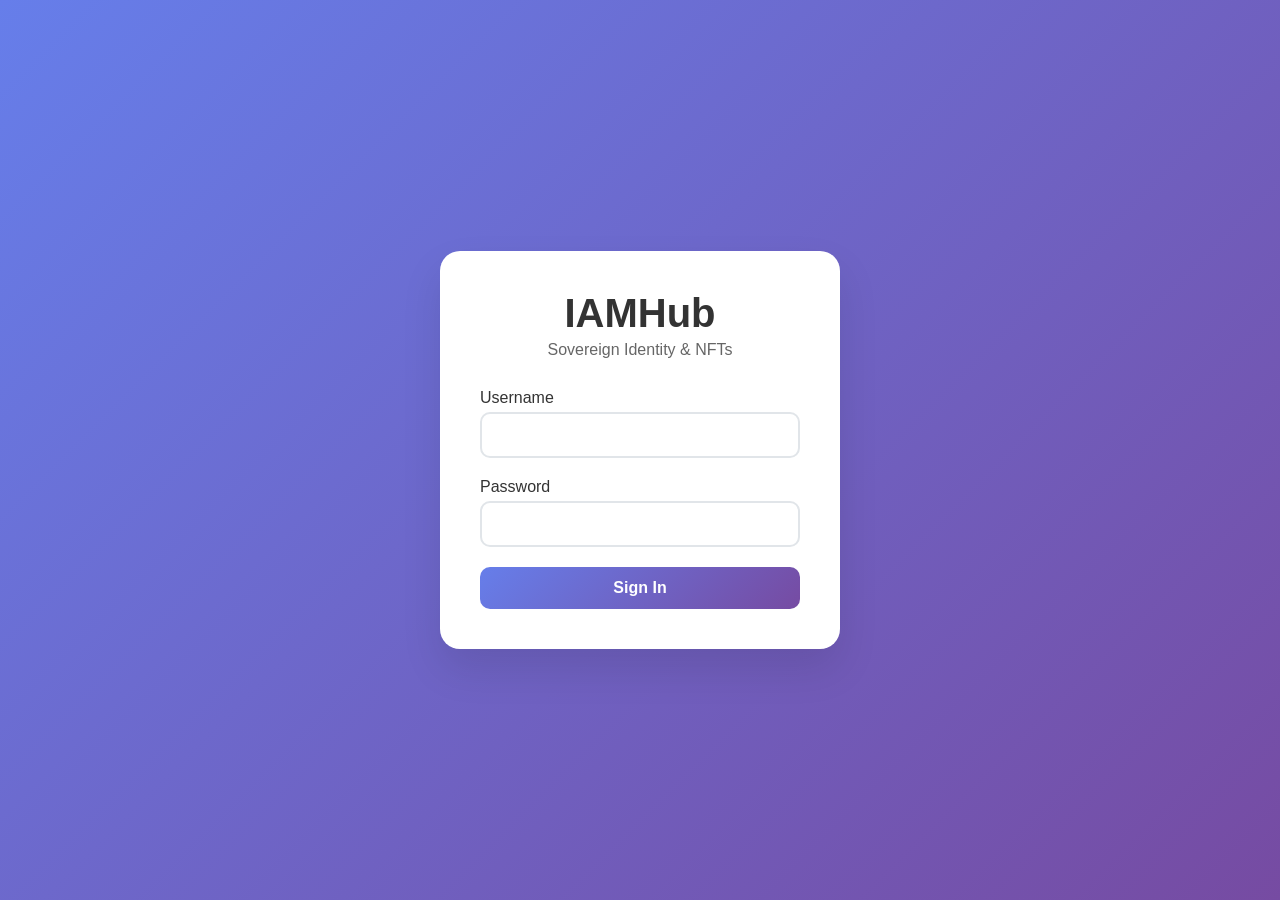
==== frontend/champion-profile.html @ 49922383 "Copilot Prompt: IAMHub JWT & NFT Backend" ====
<!DOCTYPE html>
<html lang="en">
<head>
    <meta charset="UTF-8">
    <meta name="viewport" content="width=device-width, initial-scale=1.0">
    <title>IAMHub - ChampionP Profile</title>
    <style>
        * {
            margin: 0;
            padding: 0;
            box-sizing: border-box;
        }
        
        body {
            font-family: 'Segoe UI', Tahoma, Geneva, Verdana, sans-serif;
            background: linear-gradient(135deg, #667eea 0%, #764ba2 100%);
            min-height: 100vh;
            color: #333;
        }
        
        .navbar {
            background: rgba(255,255,255,0.1);
            -webkit-backdrop-filter: blur(10px);
            backdrop-filter: blur(10px);
            padding: 15px 30px;
            display: flex;
            justify-content: space-between;
            align-items: center;
            color: white;
        }
        
        .logo h1 {
            font-size: 1.8em;
            font-weight: 700;
        }
        
        .nav-actions {
            display: flex;
            gap: 15px;
            align-items: center;
        }
        
        .container {
            max-width: 1400px;
            margin: 0 auto;
            padding: 20px;
        }
        
        .profile-header {
            background: white;
            border-radius: 20px;
            padding: 30px;
            margin-bottom: 30px;
            display: grid;
            grid-template-columns: auto 1fr auto;
            gap: 30px;
            align-items: center;
            box-shadow: 0 20px 40px rgba(0,0,0,0.1);
        }
        
        .avatar-section {
            text-align: center;
        }
        
        .avatar {
            width: 120px;
            height: 120px;
            border-radius: 50%;
            background: linear-gradient(135deg, #667eea 0%, #764ba2 100%);
            display: flex;
            align-items: center;
            justify-content: center;
            color: white;
            font-size: 3em;
            font-weight: bold;
            margin: 0 auto 15px;
        }
        
        .champion-badge {
            background: linear-gradient(135deg, #ffd700, #ffed4a);
            color: #333;
            padding: 5px 15px;
            border-radius: 15px;
            font-size: 0.8em;
            font-weight: 600;
            display: inline-block;
        }
        
        .profile-info h1 {
            font-size: 2.5em;
            margin-bottom: 10px;
        }
        
        .profile-stats {
            display: flex;
            gap: 20px;
            margin-top: 15px;
        }
        
        .stat {
            text-align: center;
        }
        
        .stat-number {
            font-size: 1.5em;
            font-weight: 700;
            color: #667eea;
        }
        
        .stat-label {
            font-size: 0.9em;
            color: #666;
        }
        
        .web3-section {
            text-align: center;
        }
        
        .web3-status {
            padding: 15px;
            border-radius: 10px;
            margin-bottom: 15px;
        }
        
        .web3-connected {
            background: #d4edda;
            color: #155724;
        }
        
        .web3-disconnected {
            background: #f8d7da;
            color: #721c24;
        }
        
        .metamask-btn {
            background: linear-gradient(135deg, #f6851b, #e2761b);
            color: white;
            border: none;
            padding: 12px 20px;
            border-radius: 10px;
            cursor: pointer;
            font-weight: 600;
            transition: transform 0.2s;
        }
        
        .metamask-btn:hover {
            transform: translateY(-2px);
        }
        
        .profile-grid {
            display: grid;
            grid-template-columns: 1fr 1fr;
            gap: 30px;
        }
        
        .profile-card {
            background: white;
            border-radius: 20px;
            padding: 30px;
            box-shadow: 0 20px 40px rgba(0,0,0,0.1);
        }
        
        .card-title {
            font-size: 1.5em;
            font-weight: 700;
            margin-bottom: 20px;
            color: #333;
            display: flex;
            align-items: center;
            gap: 10px;
        }
        
        .purpose-section {
            grid-column: 1 / -1;
        }
        
        .purpose-statement {
            font-size: 1.2em;
            line-height: 1.6;
            color: #555;
            font-style: italic;
            background: #f8f9fa;
            padding: 20px;
            border-radius: 10px;
            border-left: 4px solid #667eea;
        }

        .mt-15 {
            margin-top: 15px;
        }
        .mt-20 {
            margin-top: 20px;
        }
        .mb-15 {
            margin-bottom: 15px;
        }
        #personalityTraits {
            margin-top: 10px;
        }

        #purposeTags {
            margin-top: 10px;
        }
        
        .personality-badge {
            background: linear-gradient(135deg, #667eea, #764ba2);
            color: white;
            padding: 8px 15px;
            border-radius: 20px;
            font-size: 0.9em;
            font-weight: 600;
            display: inline-block;
            margin: 5px;
        }
        
        .skills-grid {
            display: grid;
            grid-template-columns: repeat(auto-fit, minmax(200px, 1fr));
            gap: 15px;
        }
        
        .skill-item {
            background: #f8f9fa;
            padding: 15px;
            border-radius: 10px;
        }
        
        .skill-name {
            font-weight: 600;
            margin-bottom: 8px;
        }
        
        .skill-bar {
            height: 8px;
            background: #e9ecef;
            border-radius: 4px;
            overflow: hidden;
        }
        
        .skill-progress {
            height: 100%;
            background: linear-gradient(135deg, #667eea, #764ba2);
            transition: width 0.3s ease;
        }
        
        .connections-grid {
            display: grid;
            grid-template-columns: repeat(auto-fit, minmax(250px, 1fr));
            gap: 20px;
        }
        
        .connection-card {
            background: #f8f9fa;
            border-radius: 15px;
            padding: 20px;
            text-align: center;
            transition: transform 0.2s;
        }
        
        .connection-card:hover {
            transform: translateY(-5px);
        }
        
        .connection-avatar {
            width: 60px;
            height: 60px;
            border-radius: 50%;
            background: linear-gradient(135deg, #667eea, #764ba2);
            display: flex;
            align-items: center;
            justify-content: center;
            color: white;
            font-weight: bold;
            margin: 0 auto 10px;
        }
        
        .btn {
            background: linear-gradient(135deg, #667eea 0%, #764ba2 100%);
            color: white;
            border: none;
            padding: 12px 20px;
            border-radius: 10px;
            cursor: pointer;
            font-weight: 600;
            text-decoration: none;
            display: inline-block;
            transition: transform 0.2s;
        }
        
        .btn:hover {
            transform: translateY(-2px);
            color: white;
        }
        
        .btn-secondary {
            background: #6c757d;
        }
        
        .btn-success {
            background: #28a745;
        }
        
        .form-group {
            margin-bottom: 20px;
        }
        
        .form-group label {
            display: block;
            margin-bottom: 5px;
            font-weight: 600;
        }
        
        .form-group input,
        .form-group textarea,
        .form-group select {
            width: 100%;
            padding: 12px;
            border: 2px solid #e1e5e9;
            border-radius: 8px;
            font-size: 16px;
        }
        
        .form-group input:focus,
        .form-group textarea:focus,
        .form-group select:focus {
            outline: none;
            border-color: #667eea;
        }
        
        .tags-input {
            display: flex;
            flex-wrap: wrap;
            gap: 8px;
            padding: 10px;
            border: 2px solid #e1e5e9;
            border-radius: 8px;
            min-height: 50px;
        }
        
        .tag {
            background: #667eea;
            color: white;
            padding: 5px 10px;
            border-radius: 15px;
            font-size: 0.9em;
            display: flex;
            align-items: center;
            gap: 5px;
        }
        
        .tag-remove {
            cursor: pointer;
            font-weight: bold;
        }
        
        .modal {
            display: none;
            position: fixed;
            top: 0;
            left: 0;
            width: 100%;
            height: 100%;
            background: rgba(0,0,0,0.5);
            z-index: 1000;
        }
        
        .modal-content {
            background: white;
            border-radius: 20px;
            padding: 30px;
            max-width: 600px;
            margin: 50px auto;
            max-height: 80vh;
            overflow-y: auto;
        }
        
        .close {
            float: right;
            font-size: 28px;
            font-weight: bold;
            cursor: pointer;
            color: #aaa;
        }
        
        .close:hover {
            color: #000;
        }
        
        .loading {
            text-align: center;
            padding: 50px;
        }
        
        .spinner {
            border: 3px solid #f3f3f3;
            border-top: 3px solid #667eea;
            border-radius: 50%;
            width: 40px;
            height: 40px;
            animation: spin 1s linear infinite;
            margin: 0 auto 20px;
        }
        
        @keyframes spin {
            0% { transform: rotate(0deg); }
            100% { transform: rotate(360deg); }
        }
        
        .hidden {
            display: none;
        }
        
        @media (max-width: 768px) {
            .profile-header {
                grid-template-columns: 1fr;
                text-align: center;
            }
            
            .profile-grid {
                grid-template-columns: 1fr;
            }
            
            .profile-stats {
                justify-content: center;
            }
        }
    </style>
</head>
<body>
    <nav class="navbar">
        <div class="logo">
            <h1>IAMHub</h1>
        </div>
        <div class="nav-actions">
            <span id="navUsername">Loading...</span>
            <a href="dashboard.html" class="btn">Dashboard</a>
            <a href="login.html" class="btn btn-secondary" onclick="logout()">Logout</a>
        </div>
    </nav>

    <div class="container">
        <div class="loading" id="loading">
            <div class="spinner"></div>
            <p>Loading your ChampionP profile...</p>
        </div>

        <div id="profileContent" class="hidden">
            <!-- Profile Header -->
            <div class="profile-header">
                <div class="avatar-section">
                    <div class="avatar" id="userAvatar">👤</div>
                    <div class="champion-badge" id="roleBadge">Seeker</div>
                </div>
                
                <div class="profile-info">
                    <h1 id="displayName">Champion Profile</h1>
                    <p id="purposePreview">Defining my purpose in the community...</p>
                    <div class="profile-stats">
                        <div class="stat">
                            <div class="stat-number" id="reputationScore">0</div>
                            <div class="stat-label">Reputation</div>
                        </div>
                        <div class="stat">
                            <div class="stat-number" id="communityRank">0</div>
                            <div class="stat-label">Rank</div>
                        </div>
                        <div class="stat">
                            <div class="stat-number" id="connectionScore">0</div>
                            <div class="stat-label">Connections</div>
                        </div>
                    </div>
                </div>
                
                <div class="web3-section">
                    <div class="web3-status" id="web3Status">
                        <strong>Web3 Status</strong><br>
                        <span id="web3StatusText">Checking...</span>
                    </div>
                    <button class="metamask-btn" id="metamaskBtn" onclick="connectMetamask()">
                        🦊 Connect Metamask
                    </button>
                </div>
            </div>

            <!-- Profile Grid -->
            <div class="profile-grid">
                        <div id="purposeTags">
                            <!-- Purpose tags will be populated here -->
                        </div>
                        <strong>Focus Areas:</strong>
                        <div id="purposeTags">
                            <!-- Purpose tags will be populated here -->
                        </div>
                    </div>
                        <div id="purposeTags">
                    <button class="btn mt-20" onclick="openEditModal('purpose')">
                        Edit Purpose
                    </button>
                    <button class="btn mt-20" onclick="openEditModal('purpose')">
                        Edit Purpose
                    </button>
                </div>

                <!-- Profile Details -->
                <div class="profile-card">
                    <h3 class="card-title">👤 Profile Details</h3>
                    <div class="form-group">
                        <strong>Bio:</strong>
                        <p id="userBio">Add your biography...</p>
                    </div>
                    <div class="form-group">
                        <strong>Location:</strong>
                        <p id="userLocation">Location not set</p>
                    </div>
                    <div class="form-group">
                        <strong>Website:</strong>
                        <p id="userWebsite">No website</p>
                    </div>
                    <button class="btn" onclick="openEditModal('profile')">Edit Profile</button>
                </div>

                <!-- Personality & Traits -->
                <div class="profile-card">
                    <h3 class="card-title">🧠 Personality & Traits</h3>
                    <div class="mb-15">
                        <strong>Primary Type:</strong>
                        <div class="personality-badge" id="primaryPersonality">Explorer</div>
                        <div id="personalityTraits">
                            <!-- Traits will be populated here -->
                        </div>
                        <div id="personalityTraits">
                            <!-- Traits will be populated here -->
                        </div>
                    </div>
                    <button class="btn mt-20" onclick="openEditModal('personality')">
                        Edit Personality
                    </button>
                </div>

                <!-- Skills & Proficiency -->
                <div class="profile-card">
                    <h3 class="card-title">🚀 Skills & Proficiency</h3>
                    <div class="skills-grid" id="skillsGrid">
                        <!-- Skills will be populated here -->
                    </div>
                    <button class="btn mt-20" onclick="openEditModal('skills')">
                        Manage Skills
                    </button>
                </div>

                    <div class="mb-15">
                        <strong>Availability:</strong>
                        <span class="personality-badge" id="availabilityStatus">Available</span>
                    </div>
                        <strong>Availability:</strong>
                        <span class="personality-badge" id="availabilityStatus">Available</span>
                    </div>
                    <div class="mb-15">
                        <strong>Interests:</strong>
                        <p id="userInterests">Add your interests...</p>
                    </div>
                    <button class="btn" onclick="loadCommunityChampions()">Discover Champions</button>
                </div>

                <!-- Web3 & Blockchain -->
                <div class="profile-card">
                    <h3 class="card-title">⛓️ Web3 & Blockchain</h3>
                    <div class="form-group">
                        <strong>Wallet Address:</strong>
                        <p id="walletAddress">Not connected</p>
                    </div>
                    <div class="form-group">
                        <strong>NFT Count:</strong>
                        <span id="nftCount">0</span>
                    </div>
                    <div class="form-group">
                        <strong>PeaceToken Balance:</strong>
                        <span id="tokenBalance">0</span>
                    </div>
                    <div class="form-group">
                        <strong>DAO Participation:</strong>
                        <span id="daoParticipation">❌ Not Active</span>
                    </div>
                </div>
            </div>
        </div>
    </div>

    <!-- Edit Modals -->
    <div id="editModal" class="modal">
        <div class="modal-content">
            <span class="close" onclick="closeEditModal()">&times;</span>
            <div id="modalContent">
                <!-- Modal content will be populated dynamically -->
            </div>
        </div>
    </div>

    <!-- Champions Modal -->
    <div id="championsModal" class="modal">
        <div class="modal-content">
            <span class="close" onclick="closeChampionsModal()">&times;</span>
            <h2>🏆 Community Champions</h2>
            <div id="championsContent">
                <div class="loading">
                    <div class="spinner"></div>
                    <p>Loading champions...</p>
                </div>
            </div>
        </div>
    </div>

    <script>
        const API_BASE = 'http://127.0.0.1:8000/api/auth';
        let currentUser = null;
        let web3 = null;
        let userAccount = null;

        // Initialize on page load
        window.addEventListener('load', async function() {
            await checkAuthentication();
            await detectMetamask();
        });

        async function checkAuthentication() {
            const token = localStorage.getItem('access_token');
            if (!token) {
                window.location.href = 'login.html';
                return;
            }

            try {
                const response = await fetch(`${API_BASE}/profile/`, {
                    headers: {
                        'Authorization': `Bearer ${token}`
                    }
                });

                if (response.ok) {
                    const result = await response.json();
                    currentUser = result.user;
                    populateProfile();
                } else {
                    localStorage.removeItem('access_token');
                    window.location.href = 'login.html';
                }
            } catch (error) {
                console.error('Authentication check failed:', error);
                window.location.href = 'login.html';
            }
        }

        function populateProfile() {
            document.getElementById('loading').classList.add('hidden');
            document.getElementById('profileContent').classList.remove('hidden');

            // Basic info
            document.getElementById('navUsername').textContent = currentUser.username;
            document.getElementById('displayName').textContent = currentUser.username;
            document.getElementById('roleBadge').textContent = currentUser.role.charAt(0).toUpperCase() + currentUser.role.slice(1);
            
            // Avatar (first letter of username)
            document.getElementById('userAvatar').textContent = currentUser.username.charAt(0).toUpperCase();
            
            // Stats
            document.getElementById('reputationScore').textContent = currentUser.reputation_score || 0;
            document.getElementById('communityRank').textContent = currentUser.community_rank || 0;
            document.getElementById('connectionScore').textContent = currentUser.connection_score || 0;
            
            // Purpose
            document.getElementById('purposeStatement').textContent = currentUser.purpose_statement || 'Define your purpose and mission in the community...';
            document.getElementById('purposePreview').textContent = currentUser.purpose_statement || 'Defining my purpose...';
            populateTags('purposeTags', currentUser.purpose_tags);
            
            // Profile details
            document.getElementById('userBio').textContent = currentUser.bio || 'Add your biography...';
            document.getElementById('userLocation').textContent = currentUser.location || 'Location not set';
            document.getElementById('userWebsite').textContent = currentUser.website || 'No website';
            
            // Personality
            document.getElementById('primaryPersonality').textContent = 
                currentUser.primary_personality ? 
                currentUser.primary_personality.charAt(0).toUpperCase() + currentUser.primary_personality.slice(1) : 
                'Not set';
            populateTags('personalityTraits', currentUser.personality_traits);
            
            // Skills
            populateSkills(currentUser.skills || {});
            
            // Connections
            document.getElementById('availabilityStatus').textContent = 
                currentUser.availability_status ? 
                currentUser.availability_status.charAt(0).toUpperCase() + currentUser.availability_status.slice(1) : 
                'Available';
            document.getElementById('userInterests').textContent = currentUser.interests || 'Add your interests...';
            
            // Web3
            document.getElementById('walletAddress').textContent = currentUser.wallet_address || 'Not connected';
            document.getElementById('nftCount').textContent = currentUser.nft_count || 0;
            document.getElementById('tokenBalance').textContent = currentUser.token_balance || 0;
            document.getElementById('daoParticipation').textContent = 
                currentUser.dao_participation ? '✅ Active' : '❌ Not Active';
                
            updateWeb3Status();
        }

        function populateTags(containerId, tagsString) {
            const container = document.getElementById(containerId);
            container.innerHTML = '';
            
            if (tagsString) {
                const tags = tagsString.split(',').map(tag => tag.trim()).filter(tag => tag);
                tags.forEach(tag => {
                    const tagElement = document.createElement('span');
                    tagElement.className = 'personality-badge';
                    tagElement.textContent = tag;
                    container.appendChild(tagElement);
                });
            }
        }

        function populateSkills(skills) {
            const container = document.getElementById('skillsGrid');
            container.innerHTML = '';
            
            if (Object.keys(skills).length === 0) {
                container.innerHTML = '<p>No skills added yet. Click "Manage Skills" to add some!</p>';
                return;
            }
            
            Object.entries(skills).forEach(([skill, rating]) => {
                const skillElement = document.createElement('div');
                skillElement.className = 'skill-item';
                skillElement.innerHTML = `
                    <div class="skill-name">${skill}</div>
                    <div class="skill-bar">
                        <div class="skill-progress" style="width: ${rating}%"></div>
                    </div>
                    <div style="text-align: right; margin-top: 5px; font-size: 0.9em;">${rating}%</div>
                `;
                container.appendChild(skillElement);
            });
        }

        // Metamask Integration
        async function detectMetamask() {
            if (typeof window.ethereum !== 'undefined') {
                web3 = window.ethereum;
                document.getElementById('metamaskBtn').textContent = '🦊 Connect Metamask';
                
                // Check if already connected
                try {
                    const accounts = await web3.request({ method: 'eth_accounts' });
                    if (accounts.length > 0) {
                        userAccount = accounts[0];
                        updateWeb3Status(true);
                    }
                } catch (error) {
                    console.error('Error checking Metamask connection:', error);
                }
            } else {
                document.getElementById('metamaskBtn').textContent = '🦊 Install Metamask';
                document.getElementById('metamaskBtn').onclick = () => {
                    window.open('https://metamask.io/download.html', '_blank');
                };
            }
        }

        async function connectMetamask() {
            if (!web3) {
                alert('Metamask not detected. Please install Metamask first.');
                return;
            }

            try {
                // Request account access
                const accounts = await web3.request({ method: 'eth_requestAccounts' });
                userAccount = accounts[0];
                
                // Create signature message
                const message = `Connect wallet to IAMHub\nUser: ${currentUser.username}\nTimestamp: ${Date.now()}`;
                
                // Request signature
                const signature = await web3.request({
                    method: 'personal_sign',
                    params: [message, userAccount]
                });
                
                // Send to backend
                await connectWeb3Wallet(userAccount, signature, message);
                
            } catch (error) {
                console.error('Metamask connection failed:', error);
                alert('Failed to connect Metamask. Please try again.');
            }
        }

        async function connectWeb3Wallet(walletAddress, signature, message) {
            const token = localStorage.getItem('access_token');
            
            try {
                const response = await fetch(`${API_BASE}/web3-connect/`, {
                    method: 'POST',
                    headers: {
                        'Content-Type': 'application/json',
                        'Authorization': `Bearer ${token}`
                    },
                    body: JSON.stringify({
                        wallet_address: walletAddress,
                        signature: signature,
                        message: message
                    })
                });
                
                const result = await response.json();
                
                if (response.ok) {
                    currentUser.wallet_address = result.wallet_address;
                    currentUser.dao_participation = result.dao_participation;
                    currentUser.reputation_score = result.reputation_score;
                    
                    updateWeb3Status(true);
                    populateProfile();
                    alert('🚀 Web3 wallet connected successfully! Reputation bonus awarded!');
                } else {
                    alert(result.error || 'Failed to connect wallet');
                }
            } catch (error) {
                console.error('Web3 connection error:', error);
                alert('Network error. Please try again.');
            }
        }

        function updateWeb3Status(connected = false) {
            const statusElement = document.getElementById('web3Status');
            const statusText = document.getElementById('web3StatusText');
            const metamaskBtn = document.getElementById('metamaskBtn');
            
            if (connected || currentUser.wallet_address) {
                statusElement.className = 'web3-status web3-connected';
                statusText.textContent = '✅ Connected';
                metamaskBtn.textContent = '🦊 Connected';
                metamaskBtn.disabled = true;
                metamaskBtn.style.opacity = '0.6';
            } else {
                statusElement.className = 'web3-status web3-disconnected';
                statusText.textContent = '❌ Not Connected';
            }
        }

        // Modal functions
        function openEditModal(section) {
            const modal = document.getElementById('editModal');
            const content = document.getElementById('modalContent');
            
            // Create form based on section
            let formHTML = '';
            
            switch(section) {
                case 'purpose':
                    formHTML = `
                        <h2>🎯 Edit Purpose & Mission</h2>
                        <form onsubmit="updateProfile(event, 'purpose')">
                            <div class="form-group">
                                <label>Purpose Statement</label>
                                <textarea name="purpose_statement" rows="4" placeholder="What drives you in this community?">${currentUser.purpose_statement || ''}</textarea>
                            </div>
                            <div class="form-group">
                                <label>Focus Areas (comma-separated)</label>
                                <input type="text" name="purpose_tags" placeholder="peace, innovation, art" value="${currentUser.purpose_tags || ''}">
                            </div>
                            <button type="submit" class="btn">Update Purpose</button>
                        </form>
                    `;
                    break;
                case 'profile':
                    formHTML = `
                        <h2>👤 Edit Profile Details</h2>
                        <form onsubmit="updateProfile(event, 'profile')">
                            <div class="form-group">
                                <label>Bio</label>
                                <textarea name="bio" rows="4" placeholder="Tell us about yourself...">${currentUser.bio || ''}</textarea>
                            </div>
                            <div class="form-group">
                                <label>Location</label>
                                <input type="text" name="location" placeholder="City, Country" value="${currentUser.location || ''}">
                            </div>
                            <div class="form-group">
                                <label>Website</label>
                                <input type="url" name="website" placeholder="https://yoursite.com" value="${currentUser.website || ''}">
                            </div>
                            <div class="form-group">
                                <label>Avatar URL</label>
                                <input type="url" name="avatar_url" placeholder="https://image-url.com" value="${currentUser.avatar_url || ''}">
                            </div>
                            <button type="submit" class="btn">Update Profile</button>
                        </form>
                    `;
                    break;
                case 'personality':
                    formHTML = `
                        <h2>🧠 Edit Personality & Traits</h2>
                        <form onsubmit="updateProfile(event, 'personality')">
                            <div class="form-group">
                                <label>Primary Personality</label>
                                <select name="primary_personality">
                                    <option value="">Select...</option>
                                    <option value="innovator" ${currentUser.primary_personality === 'innovator' ? 'selected' : ''}>Innovator</option>
                                    <option value="collaborator" ${currentUser.primary_personality === 'collaborator' ? 'selected' : ''}>Collaborator</option>
                                    <option value="mentor" ${currentUser.primary_personality === 'mentor' ? 'selected' : ''}>Mentor</option>
                                    <option value="explorer" ${currentUser.primary_personality === 'explorer' ? 'selected' : ''}>Explorer</option>
                                    <option value="peacemaker" ${currentUser.primary_personality === 'peacemaker' ? 'selected' : ''}>Peacemaker</option>
                                    <option value="visionary" ${currentUser.primary_personality === 'visionary' ? 'selected' : ''}>Visionary</option>
                                    <option value="technologist" ${currentUser.primary_personality === 'technologist' ? 'selected' : ''}>Technologist</option>
                                    <option value="artist" ${currentUser.primary_personality === 'artist' ? 'selected' : ''}>Artist</option>
                                </select>
                            </div>
                            <div class="form-group">
                                <label>Additional Traits (comma-separated)</label>
                                <input type="text" name="personality_traits" placeholder="creative, analytical, empathetic" value="${currentUser.personality_traits || ''}">
                            </div>
                            <div class="form-group">
                                <label>Availability Status</label>
                                <select name="availability_status">
                                    <option value="available" ${currentUser.availability_status === 'available' ? 'selected' : ''}>Available</option>
                                    <option value="busy" ${currentUser.availability_status === 'busy' ? 'selected' : ''}>Busy</option>
                                    <option value="focused" ${currentUser.availability_status === 'focused' ? 'selected' : ''}>Focused</option>
                                    <option value="away" ${currentUser.availability_status === 'away' ? 'selected' : ''}>Away</option>
                                </select>
                            </div>
                            <div class="form-group">
                                <label>Interests (comma-separated)</label>
                                <input type="text" name="interests" placeholder="blockchain, art, music" value="${currentUser.interests || ''}">
                            </div>
                            <button type="submit" class="btn">Update Personality</button>
                        </form>
                    `;
                    break;
                case 'skills':
                    const skills = currentUser.skills || {};
                    let skillsHTML = '';
                    Object.entries(skills).forEach(([skill, rating]) => {
                        skillsHTML += `
                            <div class="form-group">
                                <label>${skill}</label>
                                <input type="range" min="0" max="100" value="${rating}" onchange="updateSkillDisplay(this, '${skill}')">
                                <span id="skill-${skill}-display">${rating}%</span>
                                <button type="button" onclick="removeSkill('${skill}')" class="btn btn-secondary" style="margin-left: 10px;">Remove</button>
                            </div>
                        `;
                    });
                    
                    formHTML = `
                        <h2>🚀 Manage Skills & Proficiency</h2>
                        <div id="existingSkills">${skillsHTML}</div>
                        <div class="form-group">
                            <label>Add New Skill</label>
                            <input type="text" id="newSkillName" placeholder="Skill name">
                            <input type="range" id="newSkillRating" min="0" max="100" value="50" onchange="document.getElementById('newSkillDisplay').textContent = this.value + '%'">
                            <span id="newSkillDisplay">50%</span>
                            <button type="button" onclick="addSkill()" class="btn">Add Skill</button>
                        </div>
                        <button type="button" onclick="saveSkills()" class="btn btn-success">Save All Skills</button>
                    `;
                    break;
            }
            
            content.innerHTML = formHTML;
            modal.style.display = 'block';
        }

        function closeEditModal() {
            document.getElementById('editModal').style.display = 'none';
        }

        async function updateProfile(event, section) {
            event.preventDefault();
            const formData = new FormData(event.target);
            const data = {};
            
            for (let [key, value] of formData.entries()) {
                data[key] = value;
            }
            
            const token = localStorage.getItem('access_token');
            
            try {
                const response = await fetch(`${API_BASE}/update-profile/`, {
                    method: 'POST',
                    headers: {
                        'Content-Type': 'application/json',
                        'Authorization': `Bearer ${token}`
                    },
                    body: JSON.stringify(data)
                });
                
                const result = await response.json();
                
                if (response.ok) {
                    // Update current user data
                    Object.keys(data).forEach(key => {
                        currentUser[key] = data[key];
                    });
                    
                    populateProfile();
                    closeEditModal();
                    alert('Profile updated successfully! 🎉');
                } else {
                    alert(result.error || 'Failed to update profile');
                }
            } catch (error) {
                console.error('Profile update error:', error);
                alert('Network error. Please try again.');
            }
        }

        // Skills management
        let tempSkills = {};

        function updateSkillDisplay(slider, skillName) {
            document.getElementById(`skill-${skillName}-display`).textContent = slider.value + '%';
            tempSkills[skillName] = parseInt(slider.value);
        }

        function addSkill() {
            const name = document.getElementById('newSkillName').value.trim();
            const rating = parseInt(document.getElementById('newSkillRating').value);
            
            if (!name) {
                alert('Please enter a skill name');
                return;
            }
            
            tempSkills[name] = rating;
            
            const skillsContainer = document.getElementById('existingSkills');
            const skillHTML = `
                <div class="form-group">
                    <label>${name}</label>
                    <input type="range" min="0" max="100" value="${rating}" onchange="updateSkillDisplay(this, '${name}')">
                    <span id="skill-${name}-display">${rating}%</span>
                    <button type="button" onclick="removeSkill('${name}')" class="btn btn-secondary" style="margin-left: 10px;">Remove</button>
                </div>
            `;
            skillsContainer.insertAdjacentHTML('beforeend', skillHTML);
            
            document.getElementById('newSkillName').value = '';
            document.getElementById('newSkillRating').value = 50;
            document.getElementById('newSkillDisplay').textContent = '50%';
        }

        function removeSkill(skillName) {
            delete tempSkills[skillName];
            // Remove from DOM
            event.target.closest('.form-group').remove();
        }

        async function saveSkills() {
            // Collect all current skills from the form
            const skillInputs = document.querySelectorAll('#existingSkills input[type="range"]');
            const allSkills = {...tempSkills};
            
            skillInputs.forEach(input => {
                const label = input.closest('.form-group').querySelector('label').textContent;
                allSkills[label] = parseInt(input.value);
            });
            
            const token = localStorage.getItem('access_token');
            
            try {
                const response = await fetch(`${API_BASE}/update-skills/`, {
                    method: 'POST',
                    headers: {
                        'Content-Type': 'application/json',
                        'Authorization': `Bearer ${token}`
                    },
                    body: JSON.stringify({ skills: allSkills })
                });
                
                const result = await response.json();
                
                if (response.ok) {
                    currentUser.skills = result.skills;
                    populateProfile();
                    closeEditModal();
                    alert('Skills updated successfully! 🚀');
                } else {
                    alert(result.error || 'Failed to update skills');
                }
            } catch (error) {
                console.error('Skills update error:', error);
                alert('Network error. Please try again.');
            }
        }

        // Community Champions
        async function loadCommunityChampions() {
            const token = localStorage.getItem('access_token');
            
            try {
                const response = await fetch(`${API_BASE}/champions/`, {
                    headers: {
                        'Authorization': `Bearer ${token}`
                    }
                });
                
                const result = await response.json();
                
                if (response.ok) {
                    displayChampions(result.champions);
                } else {
                    alert(result.error || 'Failed to load champions');
                }
            } catch (error) {
                console.error('Champions loading error:', error);
                alert('Network error. Please try again.');
            }
        }

        function displayChampions(champions) {
            const modal = document.getElementById('championsModal');
            const content = document.getElementById('championsContent');
            
            if (champions.length === 0) {
                content.innerHTML = '<p>No champions found. Be the first to reach champion status!</p>';
            } else {
                const championsHTML = champions.map(champion => `
                    <div class="connection-card">
                        <div class="connection-avatar">${champion.username.charAt(0).toUpperCase()}</div>
                        <h4>${champion.username}</h4>
                        <p>${champion.role.charAt(0).toUpperCase() + champion.role.slice(1)}</p>
                        <div class="stat">
                            <div class="stat-number">${champion.reputation_score}</div>
                            <div class="stat-label">Reputation</div>
                        </div>
                        <p style="margin: 10px 0; font-size: 0.9em;">${champion.location || 'Location not set'}</p>
                        <div class="personality-badge">${champion.primary_personality || 'Explorer'}</div>
                        <p style="margin-top: 10px; font-size: 0.8em; color: #666;">${champion.interests || 'No interests listed'}</p>
                    </div>
                `).join('');
                
                content.innerHTML = `
                    <div class="connections-grid">
                        ${championsHTML}
                    </div>
                `;
            }
            
            modal.style.display = 'block';
        }

        function closeChampionsModal() {
            document.getElementById('championsModal').style.display = 'none';
        }

        function logout() {
            localStorage.removeItem('access_token');
            localStorage.removeItem('refresh_token');
            localStorage.removeItem('user');
            window.location.href = 'login.html';
        }

        // Close modals when clicking outside
        window.onclick = function(event) {
            const editModal = document.getElementById('editModal');
            const championsModal = document.getElementById('championsModal');
            
            if (event.target === editModal) {
                closeEditModal();
            }
            if (event.target === championsModal) {
                closeChampionsModal();
            }
        };
    </script>
</body>
</html>
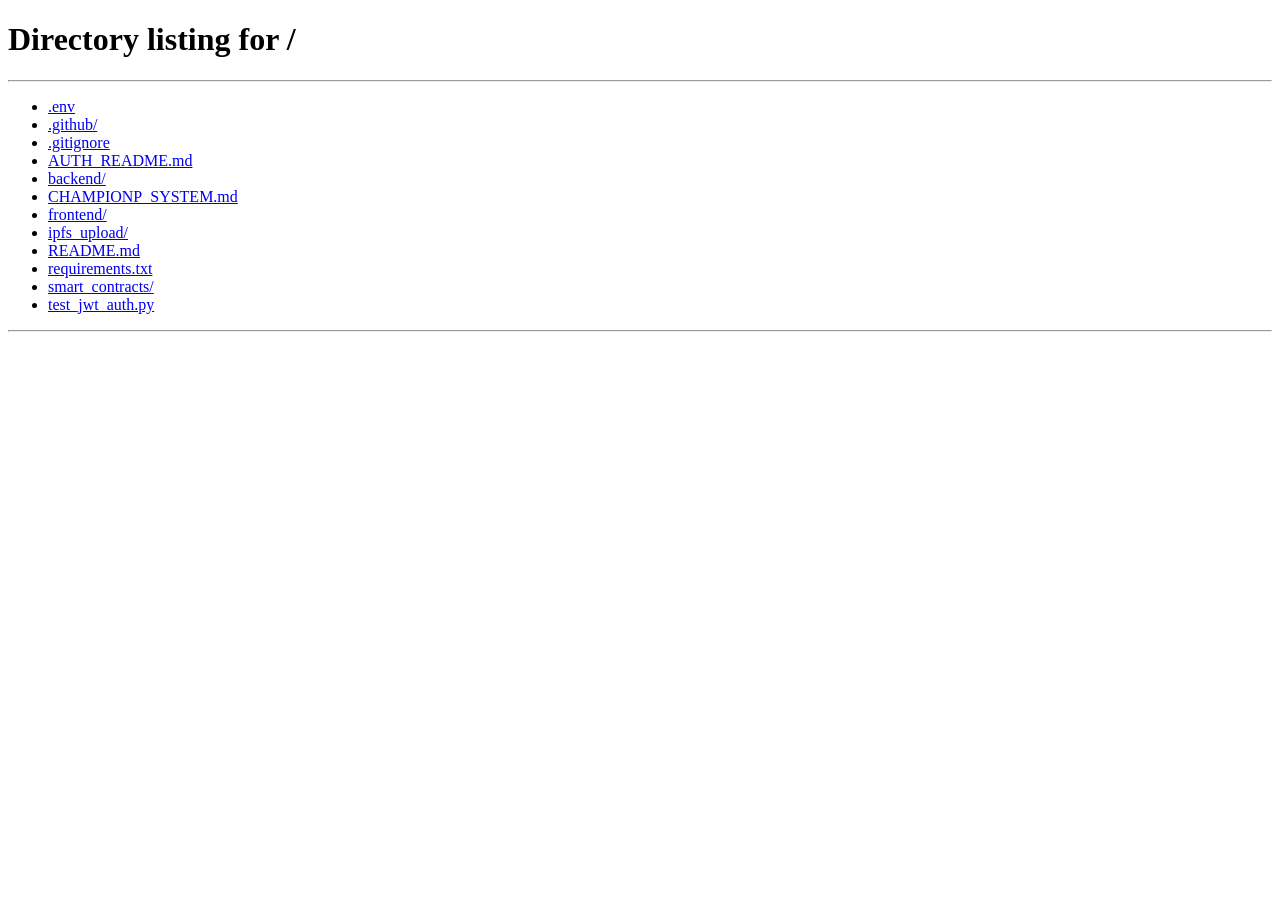
==== commit 4ec2ea8a: "Your Grapelli Dashboard and complete IAMHub system are now fully operational!" ====
--- a/frontend/champion-profile.html
+++ b/frontend/champion-profile.html
@@ -433,8 +433,8 @@
         </div>
         <div class="nav-actions">
             <span id="navUsername">Loading...</span>
-            <a href="dashboard.html" class="btn">Dashboard</a>
-            <a href="login.html" class="btn btn-secondary" onclick="logout()">Logout</a>
+            <a href="/" class="btn">Home</a>
+            <a href="#" class="btn btn-secondary" onclick="logout()">Logout</a>
         </div>
     </nav>
 
@@ -625,7 +625,7 @@
         async function checkAuthentication() {
             const token = localStorage.getItem('access_token');
             if (!token) {
-                window.location.href = 'login.html';
+                window.location.href = '/';
                 return;
             }
 
@@ -642,11 +642,11 @@
                     populateProfile();
                 } else {
                     localStorage.removeItem('access_token');
-                    window.location.href = 'login.html';
+                    window.location.href = '/';
                 }
             } catch (error) {
                 console.error('Authentication check failed:', error);
-                window.location.href = 'login.html';
+                window.location.href = '/';
             }
         }
 
@@ -1157,7 +1157,7 @@
             localStorage.removeItem('access_token');
             localStorage.removeItem('refresh_token');
             localStorage.removeItem('user');
-            window.location.href = 'login.html';
+            window.location.href = '/';
         }
 
         // Close modals when clicking outside
